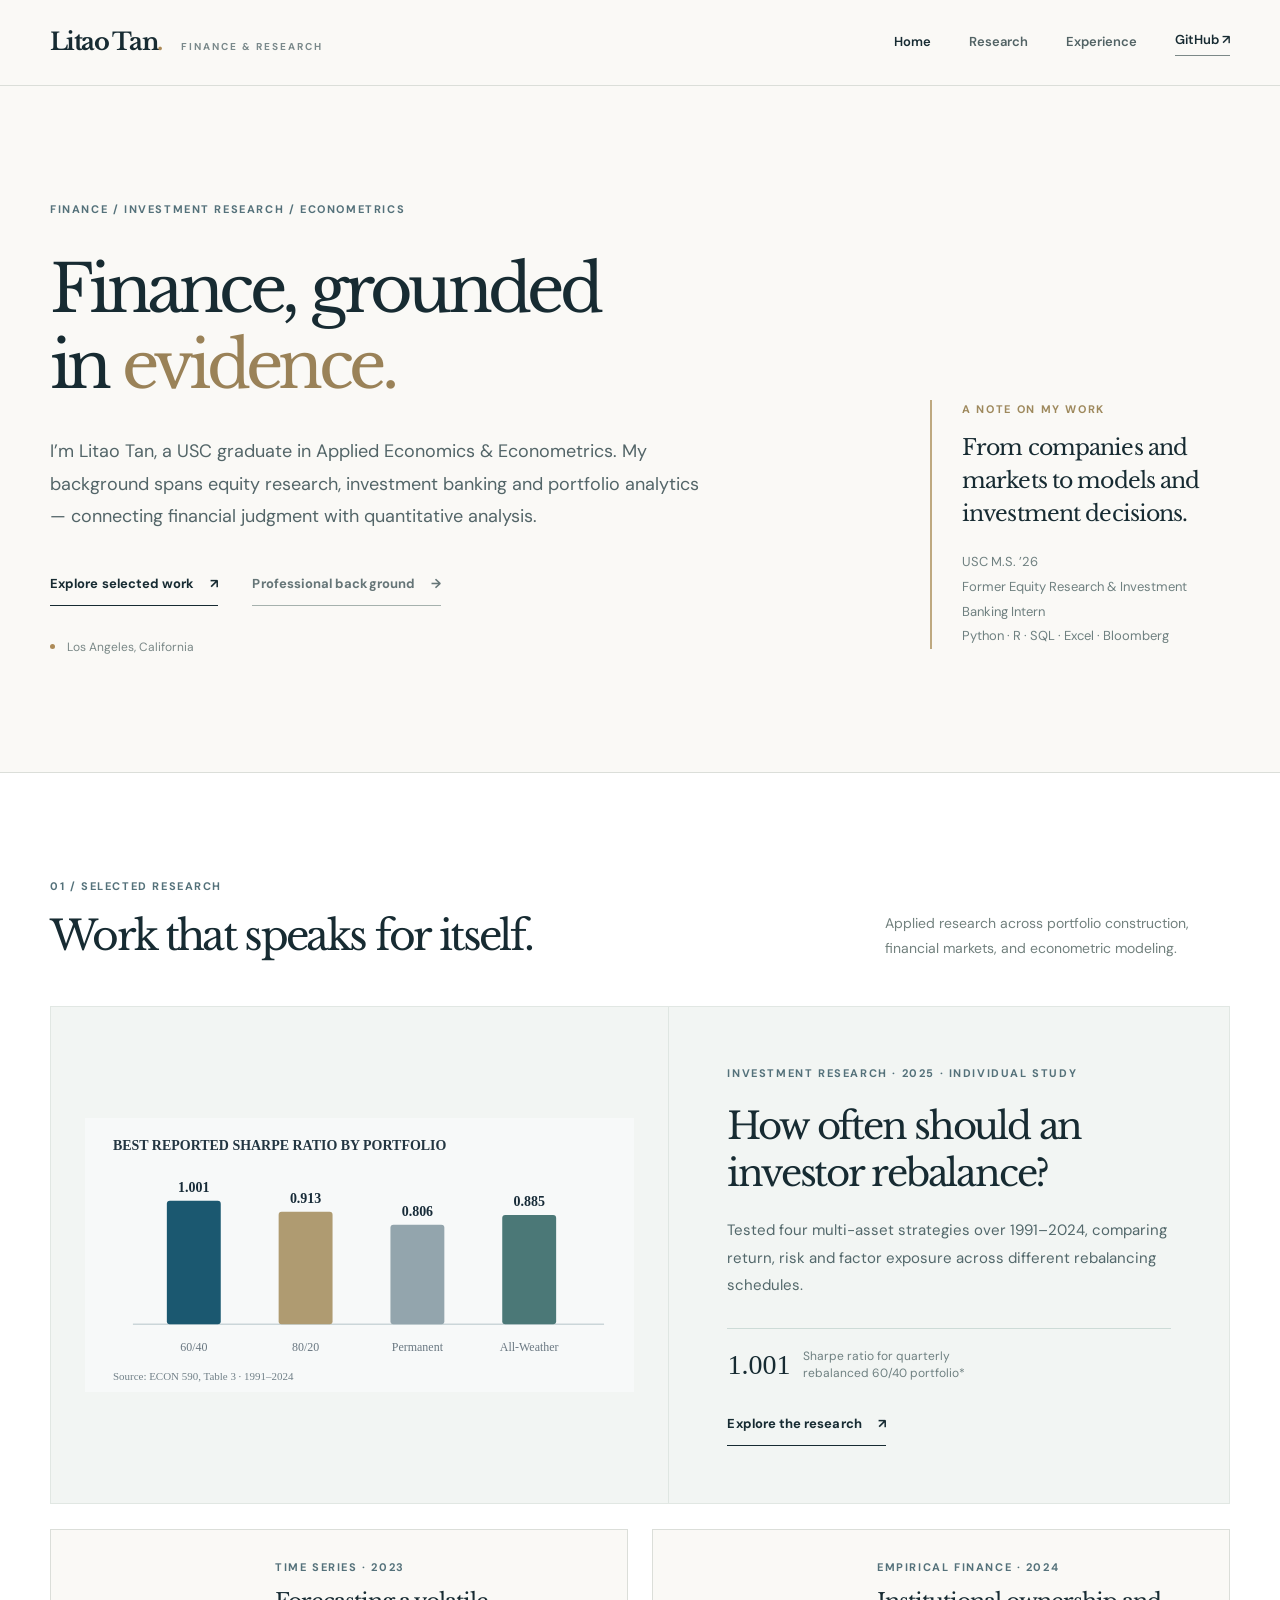
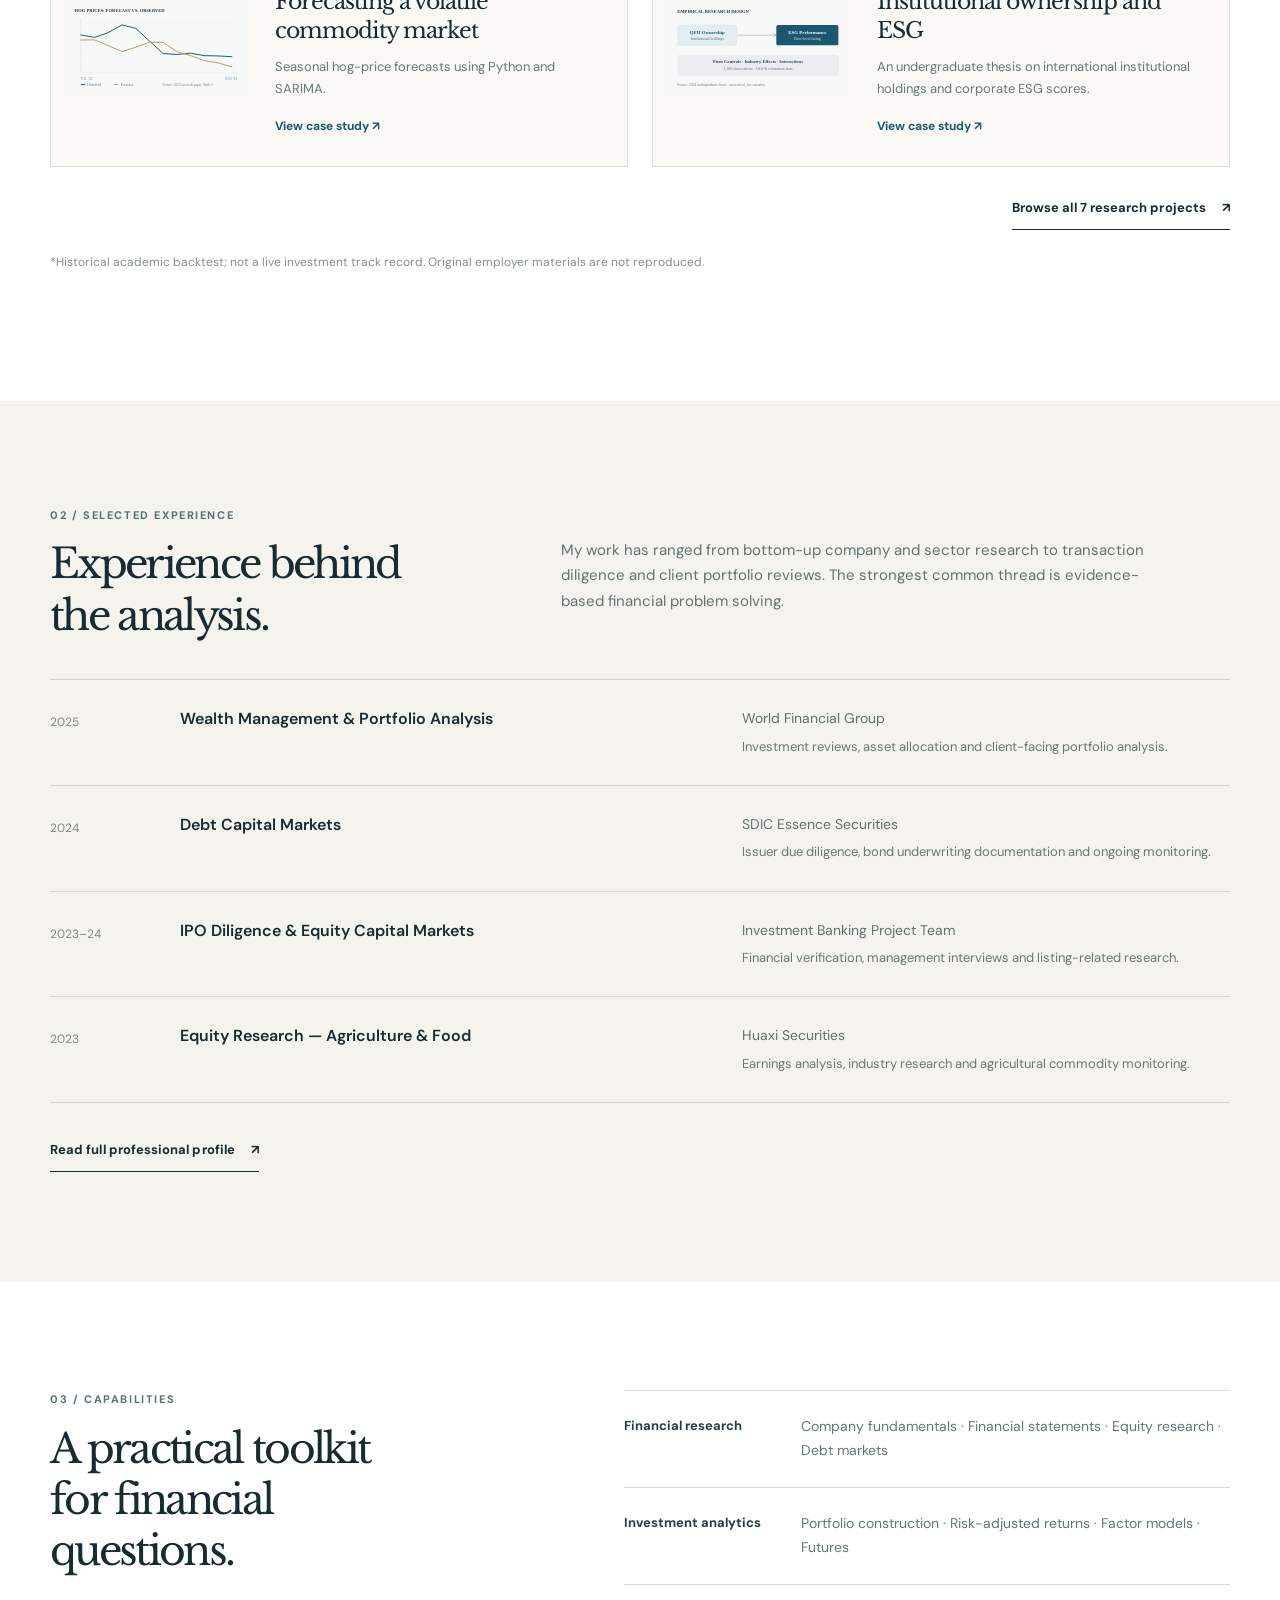
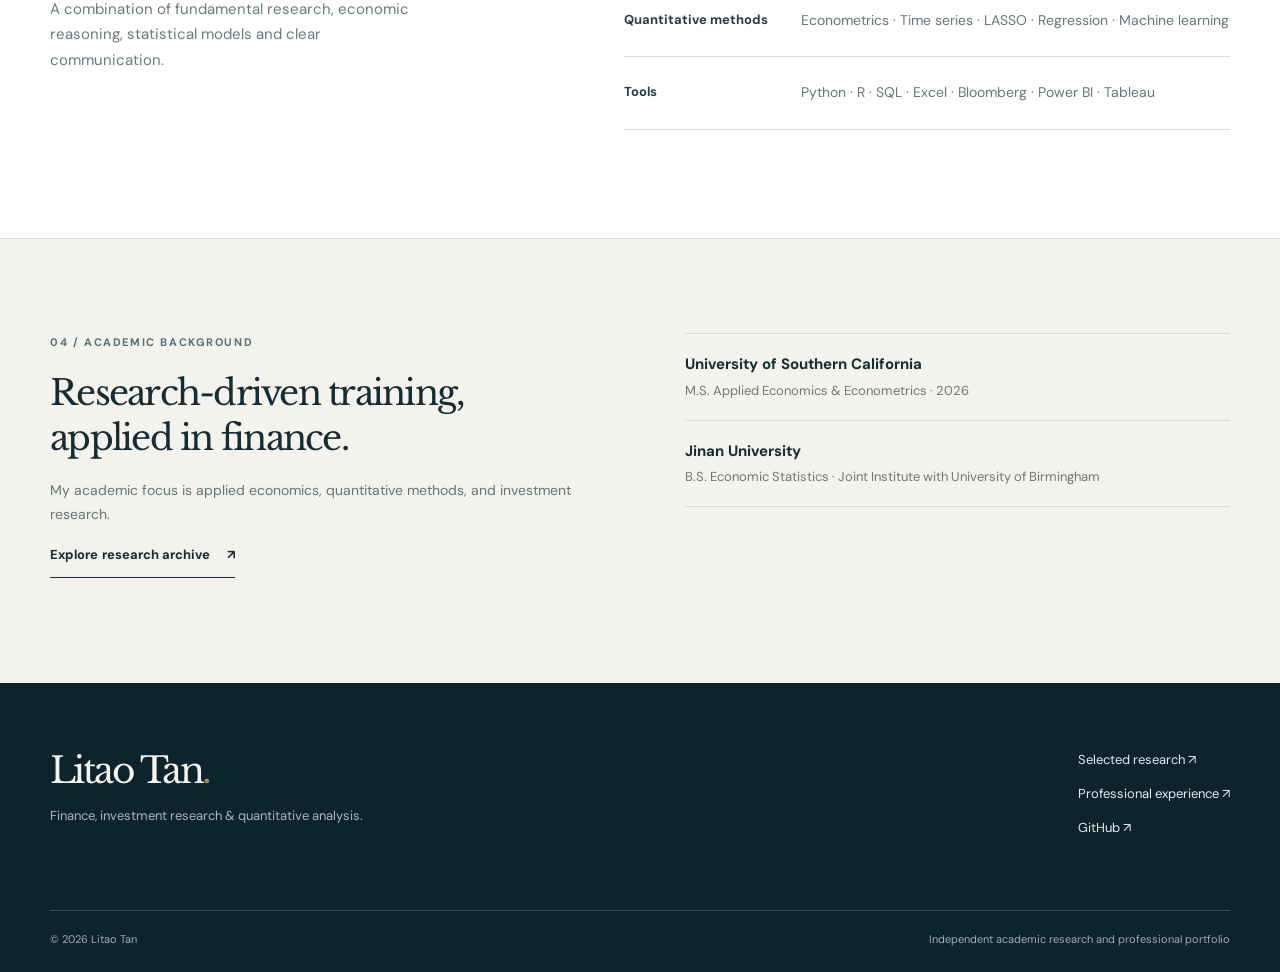
==== index.html @ 5efe3948 "Add files via upload" ====
<!doctype html><html lang="en"><head><meta charset="utf-8"><meta name="viewport" content="width=device-width, initial-scale=1"><meta name="theme-color" content="#faf9f6"><meta name="description" content="Litao Tan — finance, investment research, and quantitative analysis. Research portfolio and professional experience."><meta property="og:title" content="Litao Tan | Finance & Research"><meta property="og:description" content="Financial research grounded in data. Selected research in portfolio analytics, econometrics, and markets."><link rel="icon" href="assets/favicon.svg" type="image/svg+xml"><link rel="stylesheet" href="assets/style.css"><title>Litao Tan | Finance, Research & Analytics</title></head><body>
<header class="header"><div class="container nav">
      <a class="brand" href="index.html" aria-label="Litao Tan, home"><span class="brand-name">Litao Tan<span class="brand-period">.</span></span><span class="brand-detail">FINANCE &amp; RESEARCH</span></a>
      <button class="hamburger" type="button" aria-label="Toggle navigation" aria-expanded="false">☰</button>
      <nav class="navlinks" aria-label="Main navigation"><a class="nav-active" href="index.html">Home</a><a  href="research.html">Research</a><a  href="career.html">Experience</a><a class="nav-outer" href="https://github.com/Litao-Tan" rel="noopener noreferrer" target="_blank">GitHub <span aria-hidden="true">↗</span></a></nav>
    </div></header>
<main>
<section class="v2-hero" id="about"><div class="container hero-wrap"><div><div class="eyebrow">Finance / Investment Research / Econometrics</div><h1>Finance, grounded<br>in <em>evidence.</em></h1><p class="hero-description">I’m Litao Tan, a USC graduate in Applied Economics &amp; Econometrics. My background spans equity research, investment banking and portfolio analytics — connecting financial judgment with quantitative analysis.</p><div class="intro-actions"><a class="text-link" href="#selected">Explore selected work <span>↗</span></a><a class="text-link subtle" href="career.html">Professional background <span>→</span></a></div><div class="hero-subline"><span class="small-dot"></span> Los Angeles, California</div></div><aside class="hero-aside"><div class="aside-label">A note on my work</div><h2>From companies and markets to models and investment decisions.</h2><p>USC M.S. ’26<br>Former Equity Research &amp; Investment Banking Intern<br>Python · R · SQL · Excel · Bloomberg</p></aside></div></section>
<section class="work-section" id="selected"><div class="container"><div class="section-heading"><div><div class="eyebrow">01 / Selected research</div><h2>Work that speaks for itself.</h2></div><p>Applied research across portfolio construction, financial markets, and econometric modeling.</p></div>
<a class="feature-card" href="projects/portfolio-rebalancing.html"><div class="feature-figure"><img src="assets/portfolio-rebalancing.svg" alt="Chart comparing risk-adjusted portfolio performance reported in the research"></div><div class="feature-story"><div class="eyebrow">Investment research · 2025 · Individual study</div><h3>How often should an investor rebalance?</h3><p>Tested four multi-asset strategies over 1991–2024, comparing return, risk and factor exposure across different rebalancing schedules.</p><div class="feature-measure"><strong>1.001</strong><span>Sharpe ratio for quarterly<br>rebalanced 60/40 portfolio*</span></div><span class="text-link">Explore the research <span>↗</span></span></div></a>
<div class="secondary-cards"><a class="secondary-card" href="projects/hog-price-forecasting.html"><div class="side-figure"><img src="assets/hog-price-forecasting.svg" loading="lazy" alt="SARIMA forecast visualization based on undergraduate research"></div><div class="secondary-story"><div class="eyebrow">Time series · 2023</div><h3>Forecasting a volatile commodity market</h3><p>Seasonal hog-price forecasts using Python and SARIMA.</p><span class="card-link">View case study ↗</span></div></a><a class="secondary-card" href="projects/qfii-esg.html"><div class="side-figure"><img src="assets/qfii-esg.svg" loading="lazy" alt="QFII ownership and ESG research diagram"></div><div class="secondary-story"><div class="eyebrow">Empirical finance · 2024</div><h3>Institutional ownership and ESG</h3><p>An undergraduate thesis on international institutional holdings and corporate ESG scores.</p><span class="card-link">View case study ↗</span></div></a></div>
<div class="more-work"><a class="text-link" href="research.html">Browse all 7 research projects <span>↗</span></a></div><p class="library-note">*Historical academic backtest; not a live investment track record. Original employer materials are not reproduced.</p></div></section>
<section class="about-section" id="experience"><div class="container"><div class="experience-head"><div><div class="eyebrow">02 / Selected experience</div><h2 class="simple-heading">Experience behind<br>the analysis.</h2></div><p>My work has ranged from bottom-up company and sector research to transaction diligence and client portfolio reviews. The strongest common thread is evidence-based financial problem solving.</p></div><div class="experience-list"><div class="exp-line"><div class="year">2025</div><h3>Wealth Management &amp; Portfolio Analysis</h3><div class="org">World Financial Group<p>Investment reviews, asset allocation and client-facing portfolio analysis.</p></div></div><div class="exp-line"><div class="year">2024</div><h3>Debt Capital Markets</h3><div class="org">SDIC Essence Securities<p>Issuer due diligence, bond underwriting documentation and ongoing monitoring.</p></div></div><div class="exp-line"><div class="year">2023–24</div><h3>IPO Diligence &amp; Equity Capital Markets</h3><div class="org">Investment Banking Project Team<p>Financial verification, management interviews and listing-related research.</p></div></div><div class="exp-line"><div class="year">2023</div><h3>Equity Research — Agriculture &amp; Food</h3><div class="org">Huaxi Securities<p>Earnings analysis, industry research and agricultural commodity monitoring.</p></div></div></div><div class="about-link"><a class="text-link" href="career.html">Read full professional profile <span>↗</span></a></div></div></section>
<section class="tool-section"><div class="container tools-layout"><div><div class="eyebrow">03 / Capabilities</div><h2 class="simple-heading">A practical toolkit for financial questions.</h2><p class="summary">A combination of fundamental research, economic reasoning, statistical models and clear communication.</p></div><div class="tool-rows"><div class="tool-row"><strong>Financial research</strong><span>Company fundamentals · Financial statements · Equity research · Debt markets</span></div><div class="tool-row"><strong>Investment analytics</strong><span>Portfolio construction · Risk-adjusted returns · Factor models · Futures</span></div><div class="tool-row"><strong>Quantitative methods</strong><span>Econometrics · Time series · LASSO · Regression · Machine learning</span></div><div class="tool-row"><strong>Tools</strong><span>Python · R · SQL · Excel · Bloomberg · Power BI · Tableau</span></div></div></div></section>
<section class="end-section" id="education"><div class="container end-content"><div><div class="eyebrow">04 / Academic background</div><h2>Research-driven training,<br>applied in finance.</h2><p>My academic focus is applied economics, quantitative methods, and investment research.</p><a class="text-link" href="research.html">Explore research archive <span>↗</span></a></div><div><div class="end-institution"><strong>University of Southern California</strong><span>M.S. Applied Economics &amp; Econometrics · 2026</span></div><div class="end-institution"><strong>Jinan University</strong><span>B.S. Economic Statistics · Joint Institute with University of Birmingham</span></div></div></div></section>
</main><footer class="footer"><div class="container footer-grid"><div><div class="footer-name">Litao Tan<span class="brand-period">.</span></div><p>Finance, investment research &amp; quantitative analysis.</p></div><div class="footer-right"><a href="research.html">Selected research ↗</a><a href="career.html">Professional experience ↗</a><a href="https://github.com/Litao-Tan" rel="noopener noreferrer" target="_blank">GitHub ↗</a></div></div><div class="container footer-base"><span>© 2026 Litao Tan</span><span>Independent academic research and professional portfolio</span></div></footer><script defer src="assets/site.js"></script></body></html>
---- assets/style.css ----
@import url('https://fonts.googleapis.com/css2?family=DM+Sans:wght@400;450;500;600;650;700&family=Libre+Baskerville:wght@400;700&display=swap');
:root{--paper:#faf9f6;--cream:#f5f3ed;--white:#fff;--ink:#172b32;--navy:#172f3b;--navy2:#0d242f;--muted:#5f7073;--line:#dbded9;--gold:#ad8b58;--teal:#1d586c;--accent:#a98855;--shadow:0 12px 30px rgba(27,51,62,.08)}
*{box-sizing:border-box}html{scroll-behavior:smooth}body{margin:0;background:var(--paper);color:var(--ink);font:16px/1.7 'DM Sans',-apple-system,BlinkMacSystemFont,'Segoe UI',sans-serif;-webkit-font-smoothing:antialiased}a{color:inherit;text-decoration:none}button{font:inherit;cursor:pointer}img,svg{max-width:100%;display:block}::selection{background:#d5c3a1}a:focus-visible,button:focus-visible{outline:3px solid var(--gold);outline-offset:4px}.container{width:min(1180px,calc(100% - 84px));margin-inline:auto}.serif{font-family:'Libre Baskerville',Georgia,serif}.mini-bar{display:none}
/* restrained navigation */
.header{position:sticky;top:0;z-index:30;background:rgba(250,249,246,.97);backdrop-filter:blur(14px);border-bottom:1px solid var(--line)}.nav{min-height:85px;display:flex;justify-content:space-between;align-items:center;gap:35px}.brand{display:flex;align-items:baseline;gap:20px}.brand-name{font-family:'Libre Baskerville',Georgia,serif;font-size:24px;letter-spacing:-.065em;font-weight:700;white-space:nowrap}.brand-period{color:var(--gold)}.brand-detail{color:#7a898b;font-size:10px;letter-spacing:.2em;font-weight:700;white-space:nowrap}.navlinks{display:flex;align-items:center;gap:38px}.navlinks a{font-size:13px;font-weight:600;color:#526365;transition:color .15s}.navlinks a:hover,.navlinks a.nav-active{color:var(--ink)}.navlinks .nav-outer{color:var(--ink);border-bottom:1px solid #7c8988;padding-bottom:4px}.hamburger{display:none;background:none;border:0;font-size:22px}
/* homepage */
.eyebrow,.kicker,.meta{color:#54717a;font-size:11px;font-weight:700;text-transform:uppercase;letter-spacing:.145em}.v2-hero{padding:114px 0 115px;background:var(--paper)}.hero-wrap{display:grid;grid-template-columns:minmax(0,1.7fr) minmax(300px,.65fr);gap:110px;align-items:end}.v2-hero h1{font-family:'Libre Baskerville',Georgia,serif;font-weight:400;font-size:clamp(46px,5.1vw,76px);letter-spacing:-.07em;line-height:1.17;margin:33px 0 31px}.v2-hero h1 em{font-style:normal;color:#9a8258}.hero-description{font-size:18px;color:#536568;max-width:650px;line-height:1.8;margin:0}.intro-actions{display:flex;align-items:center;flex-wrap:wrap;gap:34px;margin-top:40px}.text-link{font-size:13px;font-weight:700;letter-spacing:.005em;display:inline-flex;align-items:center;gap:16px;border-bottom:1px solid var(--ink);padding:0 0 10px}.text-link:hover{gap:21px}.text-link.subtle{color:#657577;border-color:#a5b1ad}.hero-aside{border-left:2px solid #bea980;padding-left:30px;margin-bottom:8px}.hero-aside .aside-label{font-size:11px;letter-spacing:.15em;color:#9e895d;text-transform:uppercase;font-weight:700}.hero-aside h2{font-family:'Libre Baskerville',Georgia,serif;font-size:22px;line-height:1.5;font-weight:400;letter-spacing:-.04em;margin:13px 0 20px}.hero-aside p{color:#6f8080;line-height:1.9;font-size:13px;margin:0}.hero-subline{margin-top:31px;display:flex;gap:12px;align-items:center;color:#7a8887;font-size:12px}.small-dot{width:5px;height:5px;border-radius:50%;background:var(--gold)}
.work-section{padding:104px 0 116px;border-top:1px solid var(--line);background:#fff}.section-heading{display:flex;justify-content:space-between;gap:35px;align-items:end;margin-bottom:45px}.section-heading h2,.simple-heading{font:400 clamp(34px,3.2vw,49px)/1.25 'Libre Baskerville',Georgia,serif;letter-spacing:-.065em;margin:14px 0 0}.section-heading p{max-width:345px;color:#72817e;margin:0;font-size:14px;line-height:1.8}.feature-card{display:grid;grid-template-columns:1.05fr .95fr;min-height:408px;background:#f2f5f3;border:1px solid #e1e7e3;overflow:hidden}.feature-figure{padding:40px 34px;display:flex;justify-content:center;align-items:center;border-right:1px solid #dfe6e2}.feature-figure img{max-width:100%;width:100%;height:auto;max-height:320px;object-fit:contain}.feature-story{padding:57px 58px;display:flex;flex-direction:column;align-items:start;justify-content:center}.feature-story h3{font:400 clamp(27px,2.9vw,40px)/1.28 'Libre Baskerville',Georgia,serif;letter-spacing:-.06em;margin:20px 0 19px}.feature-story p{color:#53686b;line-height:1.86;font-size:15px;margin:0 0 26px}.feature-measure{display:flex;gap:13px;align-items:center;border-top:1px solid #cddbd7;width:100%;padding-top:19px;margin:2px 0 31px}.feature-measure strong{font:400 28px/1 Georgia,serif}.feature-measure span{font-size:12px;line-height:1.4;color:#6f8081}.secondary-cards{display:grid;grid-template-columns:repeat(2,1fr);gap:24px;margin-top:25px}.secondary-card{display:grid;grid-template-columns:180px 1fr;align-items:center;gap:29px;padding:28px 28px 28px 15px;background:var(--paper);border:1px solid var(--line);min-height:224px;transition:border .15s}.secondary-card:hover,.feature-card:hover{border-color:#a2b3ad}.secondary-card .side-figure{width:180px;display:flex;align-items:center;justify-content:center}.secondary-card img{width:100%;height:140px;object-fit:contain}.secondary-card h3{font:400 22px/1.35 'Libre Baskerville',Georgia,serif;letter-spacing:-.045em;margin:10px 0}.secondary-card p{font-size:13px;line-height:1.65;color:#687979;margin:0 0 12px}.card-link{color:var(--teal);font-size:12px;font-weight:700}.more-work{display:flex;justify-content:flex-end;margin-top:30px}
/* experience */
.about-section{padding:105px 0 110px;background:var(--cream)}.experience-head{display:grid;grid-template-columns:.8fr 1.2fr;gap:65px;margin-bottom:38px}.experience-head p{font-size:15px;color:#647370;max-width:590px;margin:32px 0 0}.experience-list{border-top:1px solid #d2d6d0}.exp-line{display:grid;grid-template-columns:105px 1.1fr 1fr;gap:25px;border-bottom:1px solid #d2d6d0;padding:27px 0;align-items:start}.exp-line .year{font-size:12px;color:#7e8784;margin-top:5px}.exp-line h3{font-weight:600;font-size:16px;margin:0;line-height:1.5}.exp-line .org{color:#61716e;font-size:14px}.exp-line p{font-size:13px;color:#6a7874;line-height:1.7;margin:5px 0 0}.about-link{margin-top:32px}
.tool-section{padding:108px 0;background:#fff}.tools-layout{display:grid;grid-template-columns:1fr 1.25fr;gap:90px}.tools-layout .simple-heading{max-width:380px}.tools-layout .summary{font-size:15px;color:#687a7c;margin-top:20px;max-width:370px}.tool-rows{border-top:1px solid var(--line)}.tool-row{display:grid;grid-template-columns:155px 1fr;gap:22px;border-bottom:1px solid var(--line);padding:24px 0}.tool-row strong{font-size:13px;color:#263d43}.tool-row span{color:#657679;font-size:14px}
.end-section{padding:94px 0 105px;background:#f3f2ed;border-top:1px solid var(--line)}.end-content{display:grid;grid-template-columns:1fr 1fr;gap:90px;align-items:start}.end-content h2{font:400 35px/1.3 'Libre Baskerville',Georgia,serif;letter-spacing:-.05em;margin:18px 0 18px}.end-content p{font-size:14px;color:#647575}.end-content .end-institution{padding:18px 0;border-bottom:1px solid #d4d8d1}.end-content .end-institution:first-child{border-top:1px solid #d4d8d1}.end-institution strong{display:block;font-size:15px}.end-institution span{display:block;font-size:13px;color:#6c7977;margin-top:2px}
.footer{background:var(--navy2);color:#f4f5f0;padding:66px 0 23px}.footer-grid{display:flex;justify-content:space-between;gap:70px}.footer-name{font:400 36px/1.2 'Libre Baskerville',Georgia,serif;letter-spacing:-.07em}.footer-grid p{color:#a6b9bd;font-size:13px}.footer-right{display:flex;flex-direction:column;gap:12px;align-items:flex-start}.footer-right a{font-size:13px;color:#e5eceb}.footer-right a:hover{color:#dbc299}.footer-base{border-top:1px solid #35515b;margin-top:70px;padding-top:19px;font-size:11px;display:flex;justify-content:space-between;color:#9baeb4;gap:25px}
/* all-projects archive */
.library-intro{padding:90px 0 65px}.library-intro h1{font:400 clamp(42px,4.8vw,69px)/1.2 'Libre Baskerville',Georgia,serif;letter-spacing:-.075em;margin:20px 0}.library-intro p{max-width:690px;font-size:16px;color:#687b7d}.library-layout{padding-bottom:115px}.filters{display:flex;gap:12px;flex-wrap:wrap;margin-bottom:30px}.filter{background:transparent;color:#53686b;border:1px solid #c9d3d2;padding:10px 15px;font-size:12px}.filter:hover,.filter.active{background:var(--navy);border-color:var(--navy);color:white}.archive-row{display:grid;grid-template-columns:86px 1fr 1fr 40px;gap:30px;padding:35px 0;border-top:1px solid #dbe2de;align-items:start}.archive-row:last-child{border-bottom:1px solid #dbe2de}.archive-row .archive-n{font:400 18px Georgia,serif;color:#ad9871}.archive-row h2{font:400 23px/1.4 'Libre Baskerville',Georgia,serif;letter-spacing:-.06em;margin:3px 0 5px}.archive-row p{font-size:13px;color:#697c7d;margin:5px 0}.archive-row .archive-arrow{font-size:24px;color:var(--teal)}.archive-row[hidden]{display:none!important}.library-note{font-size:12px;color:#81908d;margin-top:22px}
/* existing detailed project pages, professionally reset */
.detailtop{background:var(--navy);color:#fff;padding:68px 0 74px}.detailtop h1{font:400 clamp(42px,4.6vw,64px)/1.22 'Libre Baskerville',Georgia,serif;letter-spacing:-.065em;max-width:930px;margin:21px 0}.detailtop .intro{font-size:17px;color:#c7d5d7;max-width:760px;line-height:1.8}.detailtop .eyebrow,.eyebrow.light{color:#d1b783}.backlink{font-size:13px;color:#bfd0d4;display:inline-flex;margin-bottom:36px}.detailsub{display:flex;gap:25px;flex-wrap:wrap;font-size:12px;color:#b6ccd0;letter-spacing:.07em;text-transform:uppercase;margin-top:30px}.detailbody{display:grid;grid-template-columns:230px minmax(0,1fr);gap:90px;padding-top:90px;padding-bottom:110px}.detailside{position:sticky;top:120px;align-self:start}.sidelabel{font-size:11px;color:var(--teal);font-weight:700;letter-spacing:.12em;margin:0 0 16px}.detailmetrics{margin-bottom:38px}.metric{padding:18px 0;border-top:1px solid var(--line)}.metric strong{font:400 27px Georgia,serif;display:block}.metric span{color:#728385;font-size:12px}.smalltags{display:flex;gap:7px;flex-wrap:wrap}.smalltags span{background:#eaf0ee;padding:5px 9px;font-size:11px;color:#4d6972}.detailsection{margin-bottom:53px}.detailsection h2{font:400 29px/1.45 'Libre Baskerville',Georgia,serif;letter-spacing:-.045em;margin:15px 0 20px}.detailsection p,.detailsection li{color:#596e72;font-size:15px;line-height:1.85}.detailsection li{margin-bottom:12px}.figure{padding:26px;background:#fff;border:1px solid var(--line);margin:20px 0 50px}.figure img{width:100%;object-fit:contain;max-height:430px}.figcap,.disclaimer{font-size:12px;color:#78888a}.note-box{padding:24px;background:#f0f2ee;border-left:3px solid #b99b66;font-size:13px;color:#637674;line-height:1.9}.arrowlink{font-size:13px;font-weight:700;color:var(--teal);display:inline-flex;gap:10px;align-items:center}.arrowlink:hover{text-decoration:underline}.btn{display:inline-block;font-size:13px;padding:14px 18px;border:1px solid var(--navy)}.btn.dark{background:var(--navy);color:#fff}
/* career / professional profile */
.career-layout{display:grid;grid-template-columns:240px 1fr;gap:90px;padding-top:82px;padding-bottom:100px}.career-sidebar{position:sticky;top:130px;align-self:start;border-top:2px solid #b89c6d;padding-top:21px}.career-sidebar p{font-size:13px;color:#61757b}.career-main{min-width:0}.career-section{border-bottom:1px solid var(--line);padding-bottom:42px;margin-bottom:42px}.career-section:last-child{border-bottom:0}.career-section h2{font:400 30px/1.4 'Libre Baskerville',Georgia,serif;letter-spacing:-.055em;margin:18px 0}.career-section>p{color:#536a70;font-size:15px;line-height:1.85}.career-job{margin:28px 0}.career-date{font-size:11px;font-weight:700;letter-spacing:.1em;color:#7b8a88}.career-job h3{font-size:17px;font-weight:700;margin:6px 0 4px}.exporg{font-size:13px;color:var(--teal);font-weight:600}.career-job p{color:#62767a;font-size:14px}.career-skillgrid{display:grid;grid-template-columns:1fr 1fr;gap:18px;margin:24px 0}.career-skillgrid>div{background:#fff;border:1px solid var(--line);padding:22px}.career-skillgrid h3{font-size:14px;margin:0 0 8px}.career-skillgrid p{font-size:13px;color:#63777a;margin:0}
@media(max-width:1100px){.container{width:min(1180px,calc(100% - 54px))}.hero-wrap{gap:60px}.v2-hero h1{font-size:clamp(43px,5.3vw,66px)}.secondary-card{grid-template-columns:140px 1fr;gap:19px}.secondary-card .side-figure{width:140px}.feature-story{padding:35px}}
@media(max-width:800px){.hero-wrap,.tools-layout,.end-content,.experience-head{grid-template-columns:1fr;gap:33px}.v2-hero{padding:83px 0 86px}.hero-aside{max-width:450px}.feature-card{grid-template-columns:1fr}.feature-figure{border-right:0;border-bottom:1px solid #dfe6e2;padding:35px;max-height:360px}.secondary-cards{grid-template-columns:1fr}.secondary-card{grid-template-columns:180px 1fr}.secondary-card .side-figure{width:180px}.about-section,.work-section,.tool-section{padding:80px 0}.experience-head p{margin:0}.detailbody,.career-layout{gap:35px;grid-template-columns:1fr}.detailside,.career-sidebar{position:static}.archive-row{grid-template-columns:48px 1fr 1fr 25px;gap:15px}}
@media(max-width:640px){.container{width:calc(100% - 40px)}.nav{min-height:73px}.brand{gap:9px}.brand-name{font-size:20px}.brand-detail{font-size:8px;letter-spacing:.08em}.hamburger{display:block}.navlinks{display:none;position:absolute;top:72px;left:0;right:0;flex-direction:column;align-items:stretch;gap:4px;background:var(--paper);border-bottom:1px solid var(--line);padding:14px 20px 22px}.navlinks.open{display:flex}.navlinks a{padding:11px 0}.v2-hero{padding:63px 0 73px}.v2-hero h1{font-size:clamp(38px,10.2vw,55px);line-height:1.23;margin:22px 0}.hero-description{font-size:16px}.hero-aside{margin-top:12px;padding-left:22px}.intro-actions{gap:21px}.section-heading{display:block}.section-heading p{margin-top:14px}.section-heading h2,.simple-heading{font-size:34px}.feature-story{padding:32px 25px 35px}.feature-story h3{font-size:27px}.feature-figure{padding:22px}.secondary-card{grid-template-columns:1fr;gap:0;padding:17px}.secondary-card .side-figure{width:100%;height:160px}.secondary-card img{height:145px}.secondary-card h3{font-size:22px}.secondary-card .secondary-story{padding:8px}.exp-line{grid-template-columns:70px 1fr;gap:11px}.exp-line .org{grid-column:2}.tool-row{grid-template-columns:1fr;gap:6px}.end-content{gap:30px}.end-section{padding:75px 0}.footer-grid,.footer-base{display:block}.footer-right{margin-top:30px}.footer-base span{display:block;margin-top:8px}.library-intro{padding:63px 0 48px}.archive-row{grid-template-columns:28px 1fr 20px;gap:10px}.archive-row .archive-summary{grid-column:2}.archive-row .archive-arrow{grid-column:3;grid-row:1}.archive-row h2{font-size:20px}.detailtop{padding:45px 0 55px}.detailtop h1{font-size:37px}.detailbody{padding:53px 0}.detailsection h2{font-size:25px}.career-layout{padding:53px 0}.career-skillgrid{grid-template-columns:1fr}}
@media(prefers-reduced-motion:reduce){html{scroll-behavior:auto}*,*:before,*:after{transition:none!important}}
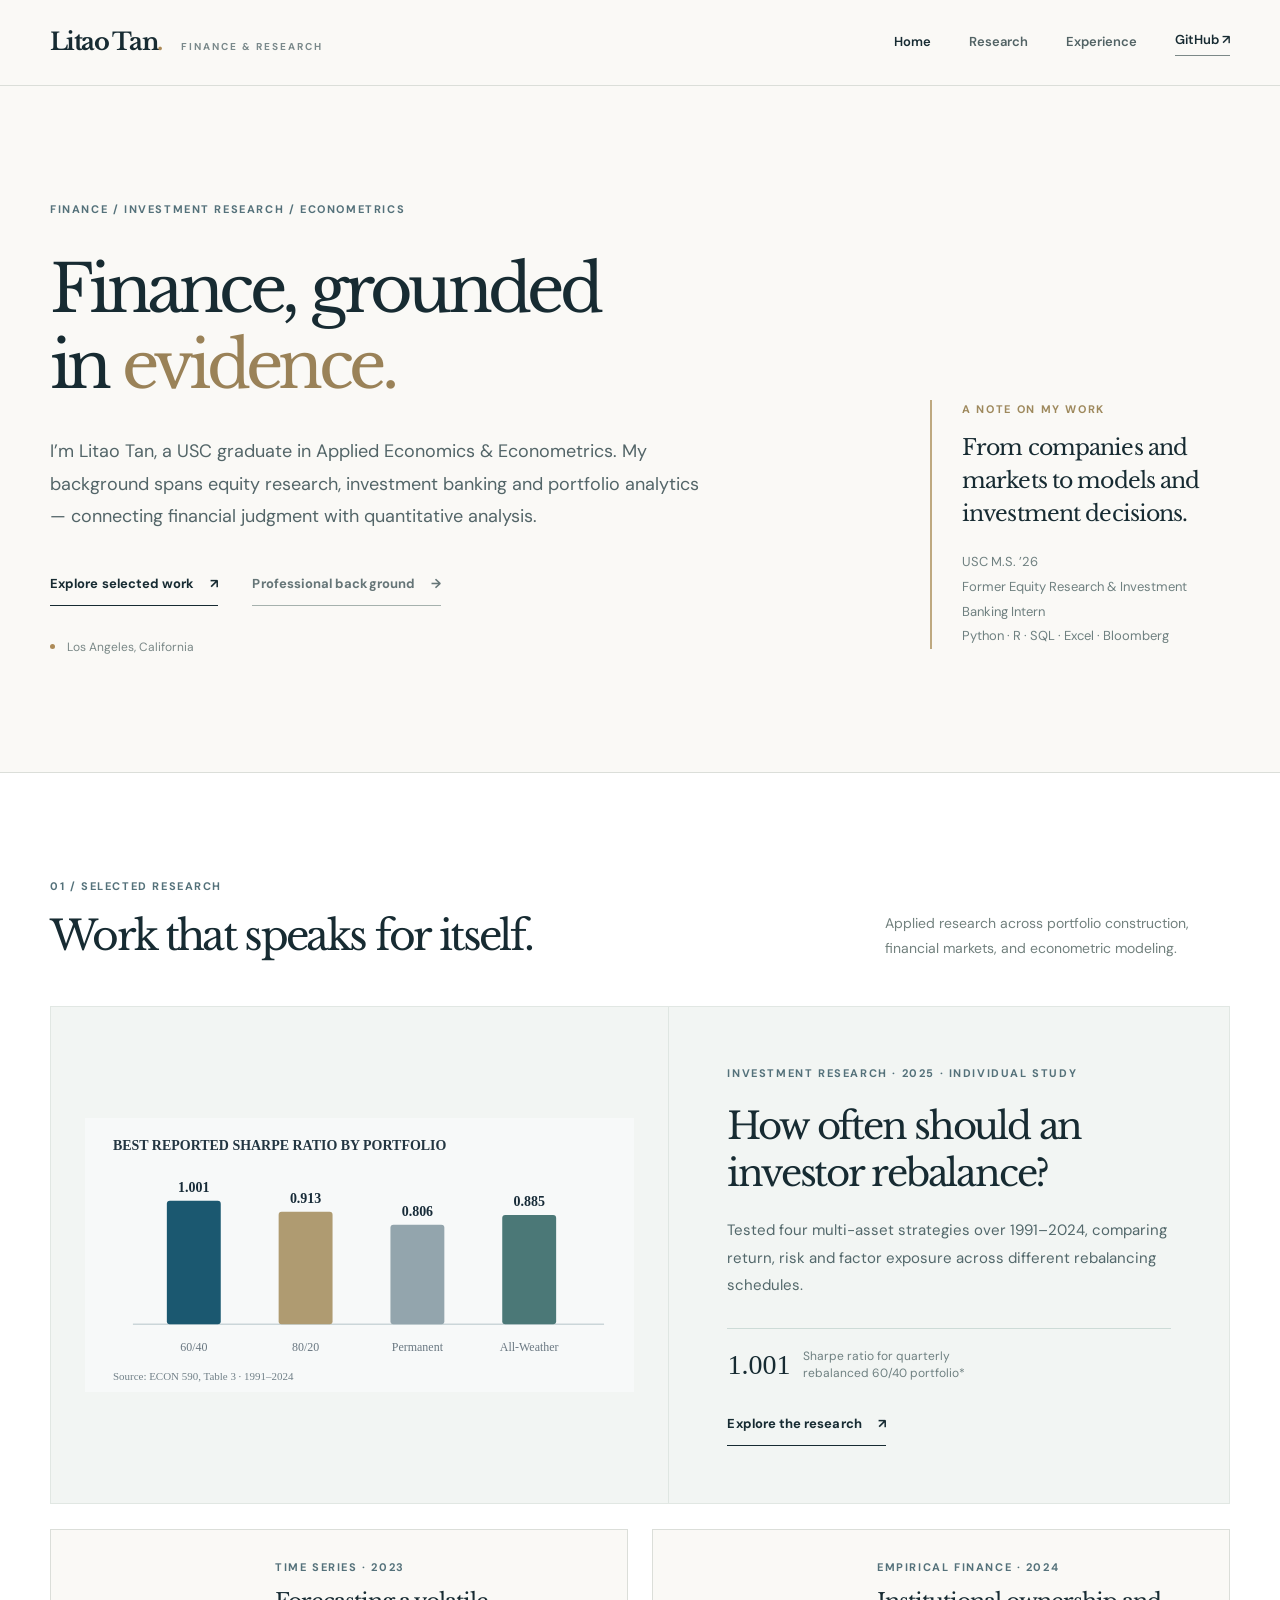
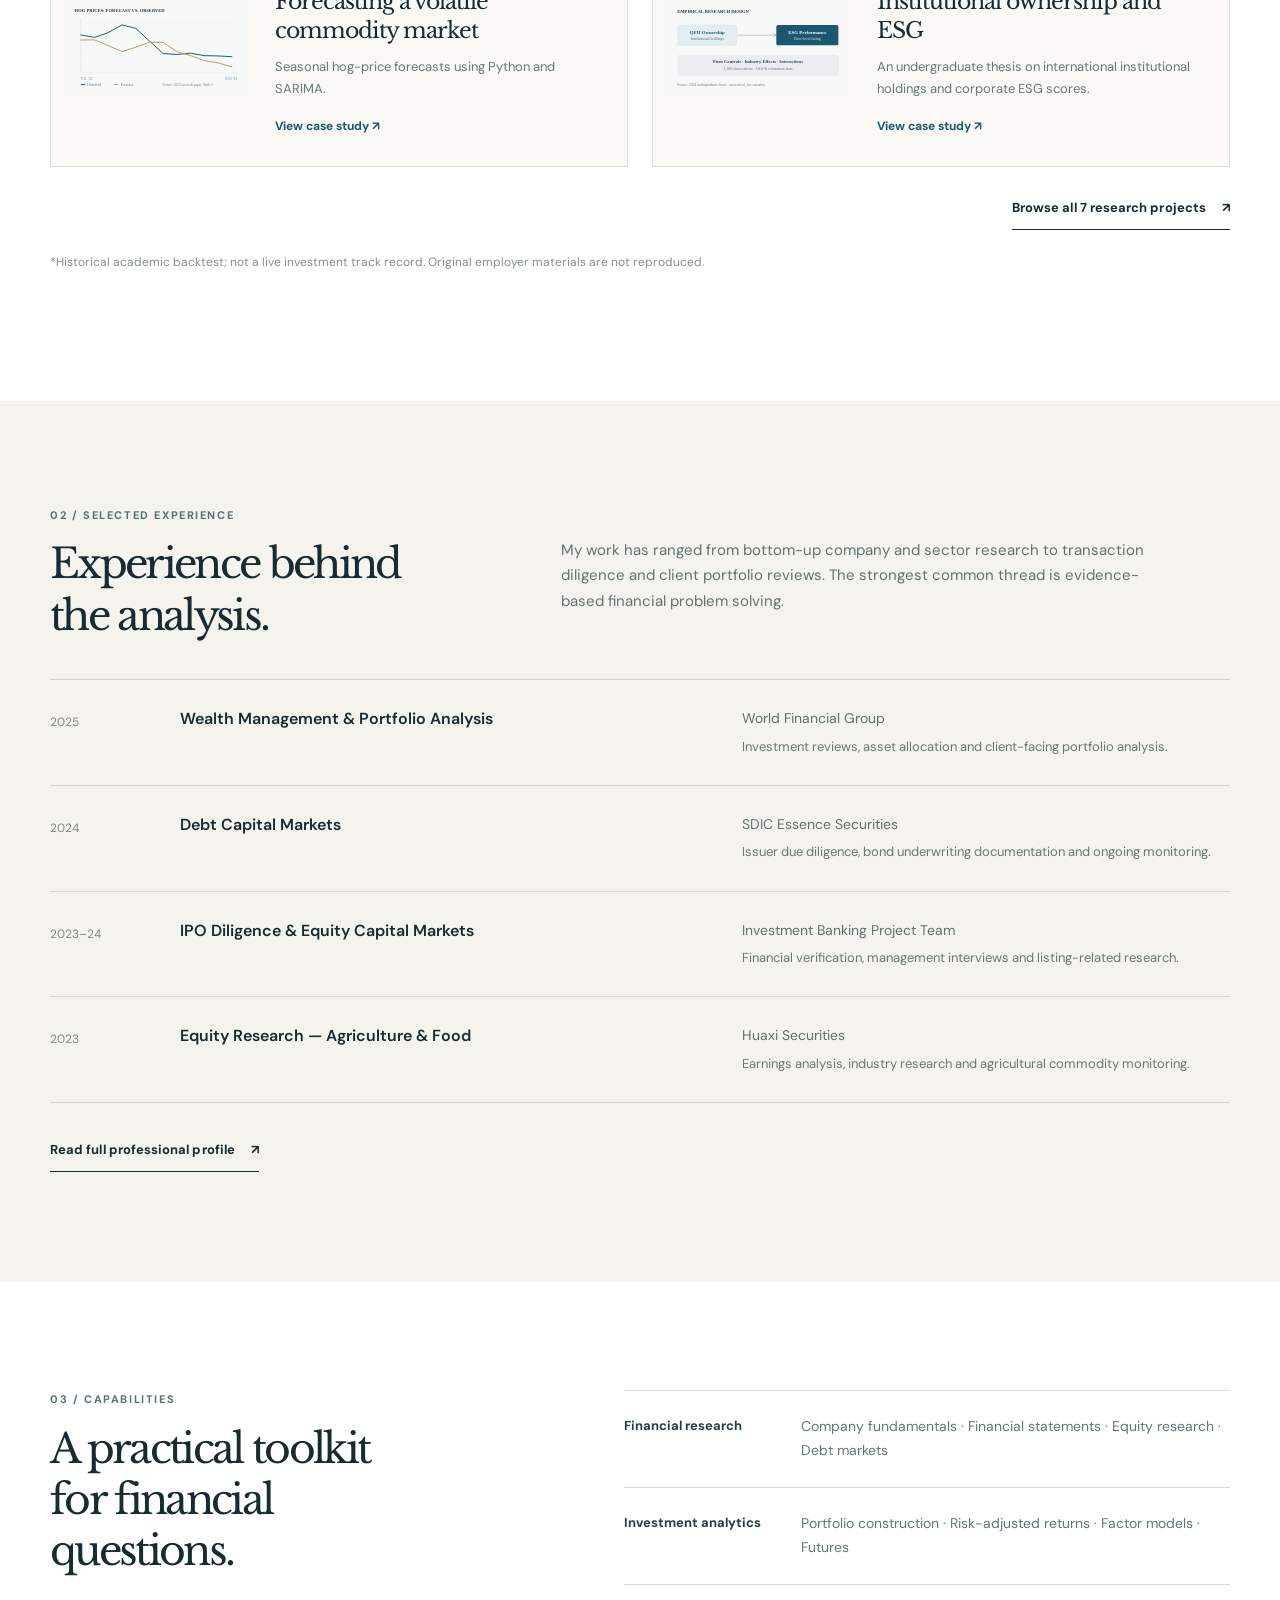
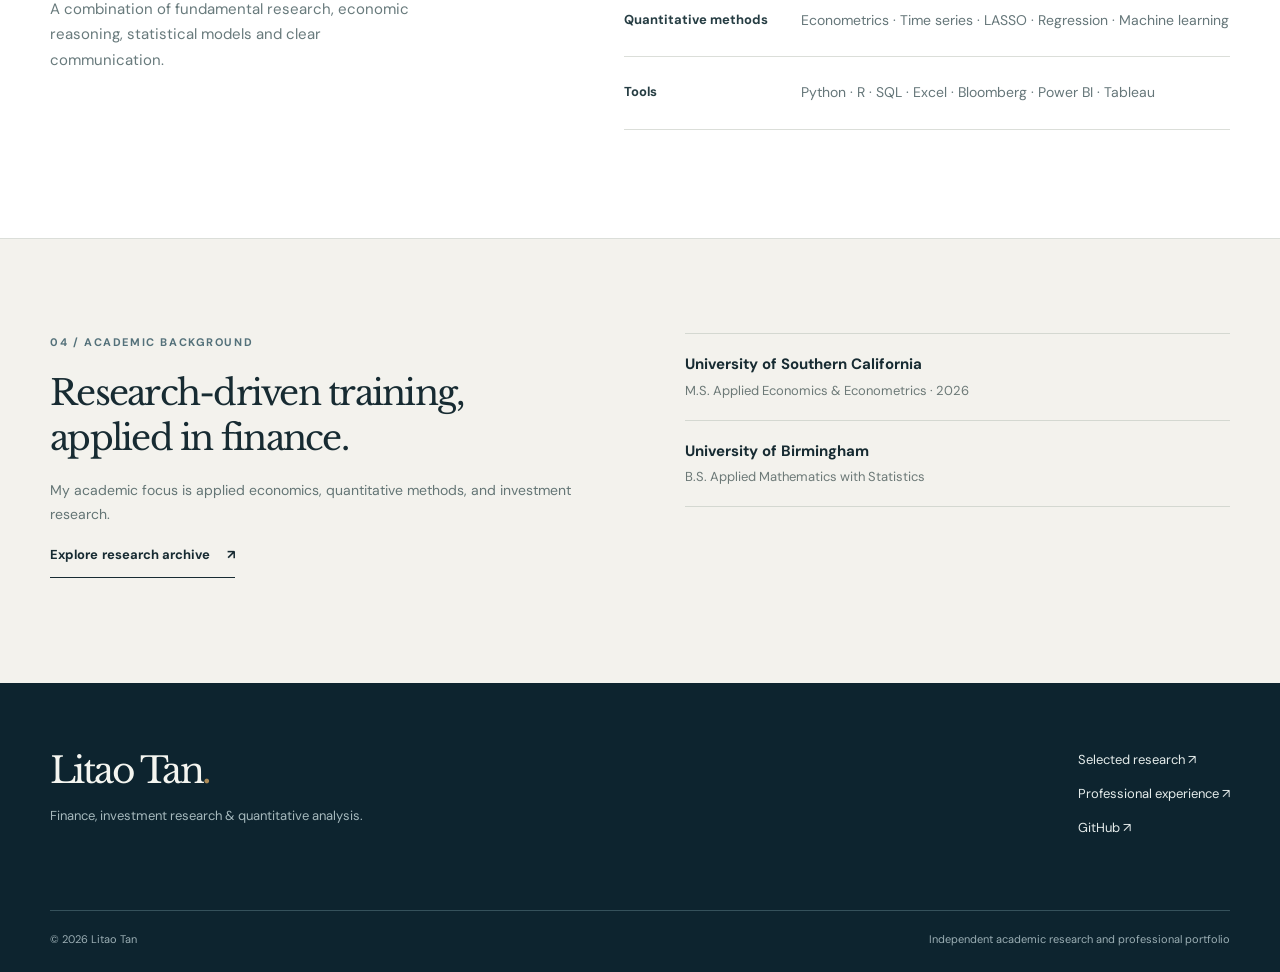
==== commit a6ddb3d6: "Revise academic background in index.html Updated academic background section to reflect new institut" ====
--- a/index.html
+++ b/index.html
@@ -12,5 +12,5 @@
 <div class="more-work"><a class="text-link" href="research.html">Browse all 7 research projects <span>↗</span></a></div><p class="library-note">*Historical academic backtest; not a live investment track record. Original employer materials are not reproduced.</p></div></section>
 <section class="about-section" id="experience"><div class="container"><div class="experience-head"><div><div class="eyebrow">02 / Selected experience</div><h2 class="simple-heading">Experience behind<br>the analysis.</h2></div><p>My work has ranged from bottom-up company and sector research to transaction diligence and client portfolio reviews. The strongest common thread is evidence-based financial problem solving.</p></div><div class="experience-list"><div class="exp-line"><div class="year">2025</div><h3>Wealth Management &amp; Portfolio Analysis</h3><div class="org">World Financial Group<p>Investment reviews, asset allocation and client-facing portfolio analysis.</p></div></div><div class="exp-line"><div class="year">2024</div><h3>Debt Capital Markets</h3><div class="org">SDIC Essence Securities<p>Issuer due diligence, bond underwriting documentation and ongoing monitoring.</p></div></div><div class="exp-line"><div class="year">2023–24</div><h3>IPO Diligence &amp; Equity Capital Markets</h3><div class="org">Investment Banking Project Team<p>Financial verification, management interviews and listing-related research.</p></div></div><div class="exp-line"><div class="year">2023</div><h3>Equity Research — Agriculture &amp; Food</h3><div class="org">Huaxi Securities<p>Earnings analysis, industry research and agricultural commodity monitoring.</p></div></div></div><div class="about-link"><a class="text-link" href="career.html">Read full professional profile <span>↗</span></a></div></div></section>
 <section class="tool-section"><div class="container tools-layout"><div><div class="eyebrow">03 / Capabilities</div><h2 class="simple-heading">A practical toolkit for financial questions.</h2><p class="summary">A combination of fundamental research, economic reasoning, statistical models and clear communication.</p></div><div class="tool-rows"><div class="tool-row"><strong>Financial research</strong><span>Company fundamentals · Financial statements · Equity research · Debt markets</span></div><div class="tool-row"><strong>Investment analytics</strong><span>Portfolio construction · Risk-adjusted returns · Factor models · Futures</span></div><div class="tool-row"><strong>Quantitative methods</strong><span>Econometrics · Time series · LASSO · Regression · Machine learning</span></div><div class="tool-row"><strong>Tools</strong><span>Python · R · SQL · Excel · Bloomberg · Power BI · Tableau</span></div></div></div></section>
-<section class="end-section" id="education"><div class="container end-content"><div><div class="eyebrow">04 / Academic background</div><h2>Research-driven training,<br>applied in finance.</h2><p>My academic focus is applied economics, quantitative methods, and investment research.</p><a class="text-link" href="research.html">Explore research archive <span>↗</span></a></div><div><div class="end-institution"><strong>University of Southern California</strong><span>M.S. Applied Economics &amp; Econometrics · 2026</span></div><div class="end-institution"><strong>Jinan University</strong><span>B.S. Economic Statistics · Joint Institute with University of Birmingham</span></div></div></div></section>
-</main><footer class="footer"><div class="container footer-grid"><div><div class="footer-name">Litao Tan<span class="brand-period">.</span></div><p>Finance, investment research &amp; quantitative analysis.</p></div><div class="footer-right"><a href="research.html">Selected research ↗</a><a href="career.html">Professional experience ↗</a><a href="https://github.com/Litao-Tan" rel="noopener noreferrer" target="_blank">GitHub ↗</a></div></div><div class="container footer-base"><span>© 2026 Litao Tan</span><span>Independent academic research and professional portfolio</span></div></footer><script defer src="assets/site.js"></script></body></html>+<section class="end-section" id="education"><div class="container end-content"><div><div class="eyebrow">04 / Academic background</div><h2>Research-driven training,<br>applied in finance.</h2><p>My academic focus is applied economics, quantitative methods, and investment research.</p><a class="text-link" href="research.html">Explore research archive <span>↗</span></a></div><div><div class="end-institution"><strong>University of Southern California</strong><span>M.S. Applied Economics &amp; Econometrics · 2026</span></div><div class="end-institution"><strong>University of Birmingham</strong><span>B.S. Applied Mathematics with Statistics</span></div></div></div></section>
+</main><footer class="footer"><div class="container footer-grid"><div><div class="footer-name">Litao Tan<span class="brand-period">.</span></div><p>Finance, investment research &amp; quantitative analysis.</p></div><div class="footer-right"><a href="research.html">Selected research ↗</a><a href="career.html">Professional experience ↗</a><a href="https://github.com/Litao-Tan" rel="noopener noreferrer" target="_blank">GitHub ↗</a></div></div><div class="container footer-base"><span>© 2026 Litao Tan</span><span>Independent academic research and professional portfolio</span></div></footer><script defer src="assets/site.js"></script></body></html>
--- a/assets/style.css
+++ b/assets/style.css
@@ -21,3 +21,6 @@
 @media(max-width:800px){.hero-wrap,.tools-layout,.end-content,.experience-head{grid-template-columns:1fr;gap:33px}.v2-hero{padding:83px 0 86px}.hero-aside{max-width:450px}.feature-card{grid-template-columns:1fr}.feature-figure{border-right:0;border-bottom:1px solid #dfe6e2;padding:35px;max-height:360px}.secondary-cards{grid-template-columns:1fr}.secondary-card{grid-template-columns:180px 1fr}.secondary-card .side-figure{width:180px}.about-section,.work-section,.tool-section{padding:80px 0}.experience-head p{margin:0}.detailbody,.career-layout{gap:35px;grid-template-columns:1fr}.detailside,.career-sidebar{position:static}.archive-row{grid-template-columns:48px 1fr 1fr 25px;gap:15px}}
 @media(max-width:640px){.container{width:calc(100% - 40px)}.nav{min-height:73px}.brand{gap:9px}.brand-name{font-size:20px}.brand-detail{font-size:8px;letter-spacing:.08em}.hamburger{display:block}.navlinks{display:none;position:absolute;top:72px;left:0;right:0;flex-direction:column;align-items:stretch;gap:4px;background:var(--paper);border-bottom:1px solid var(--line);padding:14px 20px 22px}.navlinks.open{display:flex}.navlinks a{padding:11px 0}.v2-hero{padding:63px 0 73px}.v2-hero h1{font-size:clamp(38px,10.2vw,55px);line-height:1.23;margin:22px 0}.hero-description{font-size:16px}.hero-aside{margin-top:12px;padding-left:22px}.intro-actions{gap:21px}.section-heading{display:block}.section-heading p{margin-top:14px}.section-heading h2,.simple-heading{font-size:34px}.feature-story{padding:32px 25px 35px}.feature-story h3{font-size:27px}.feature-figure{padding:22px}.secondary-card{grid-template-columns:1fr;gap:0;padding:17px}.secondary-card .side-figure{width:100%;height:160px}.secondary-card img{height:145px}.secondary-card h3{font-size:22px}.secondary-card .secondary-story{padding:8px}.exp-line{grid-template-columns:70px 1fr;gap:11px}.exp-line .org{grid-column:2}.tool-row{grid-template-columns:1fr;gap:6px}.end-content{gap:30px}.end-section{padding:75px 0}.footer-grid,.footer-base{display:block}.footer-right{margin-top:30px}.footer-base span{display:block;margin-top:8px}.library-intro{padding:63px 0 48px}.archive-row{grid-template-columns:28px 1fr 20px;gap:10px}.archive-row .archive-summary{grid-column:2}.archive-row .archive-arrow{grid-column:3;grid-row:1}.archive-row h2{font-size:20px}.detailtop{padding:45px 0 55px}.detailtop h1{font-size:37px}.detailbody{padding:53px 0}.detailsection h2{font-size:25px}.career-layout{padding:53px 0}.career-skillgrid{grid-template-columns:1fr}}
 @media(prefers-reduced-motion:reduce){html{scroll-behavior:auto}*,*:before,*:after{transition:none!important}}
+
+/* Original academic papers */
+.paper-actions{display:flex;gap:12px;flex-wrap:wrap;margin-top:22px}.paper-button{display:inline-flex;align-items:center;justify-content:center;min-height:44px;padding:12px 18px;background:#1d3341;color:#fff!important;font-size:12px;font-weight:650;letter-spacing:.07em;text-decoration:none;border:1px solid #1d3341;border-radius:3px}.paper-button-secondary{background:transparent;color:#1d3341!important}.paper-button:hover{opacity:.82}.supplementary-library{padding:56px 0 90px;background:#f7f6f2}.supplementary-library h2{font-size:clamp(26px,3vw,40px);font-weight:500;margin:0 0 14px}.supplementary-library p{max-width:720px;color:#58636a;margin-bottom:28px}.supplementary-row{display:flex;justify-content:space-between;align-items:center;gap:20px;padding:18px 0;border-bottom:1px solid #d8d8d3;color:#1c303b;text-decoration:none}.supplementary-row span{font-size:17px}.supplementary-row small{font-size:11px;letter-spacing:.04em;color:#6b777d;text-align:right}.supplementary-row:hover{color:#b08d5a}@media(max-width:650px){.supplementary-row{align-items:flex-start;flex-direction:column;gap:5px}.supplementary-row small{text-align:left}}
